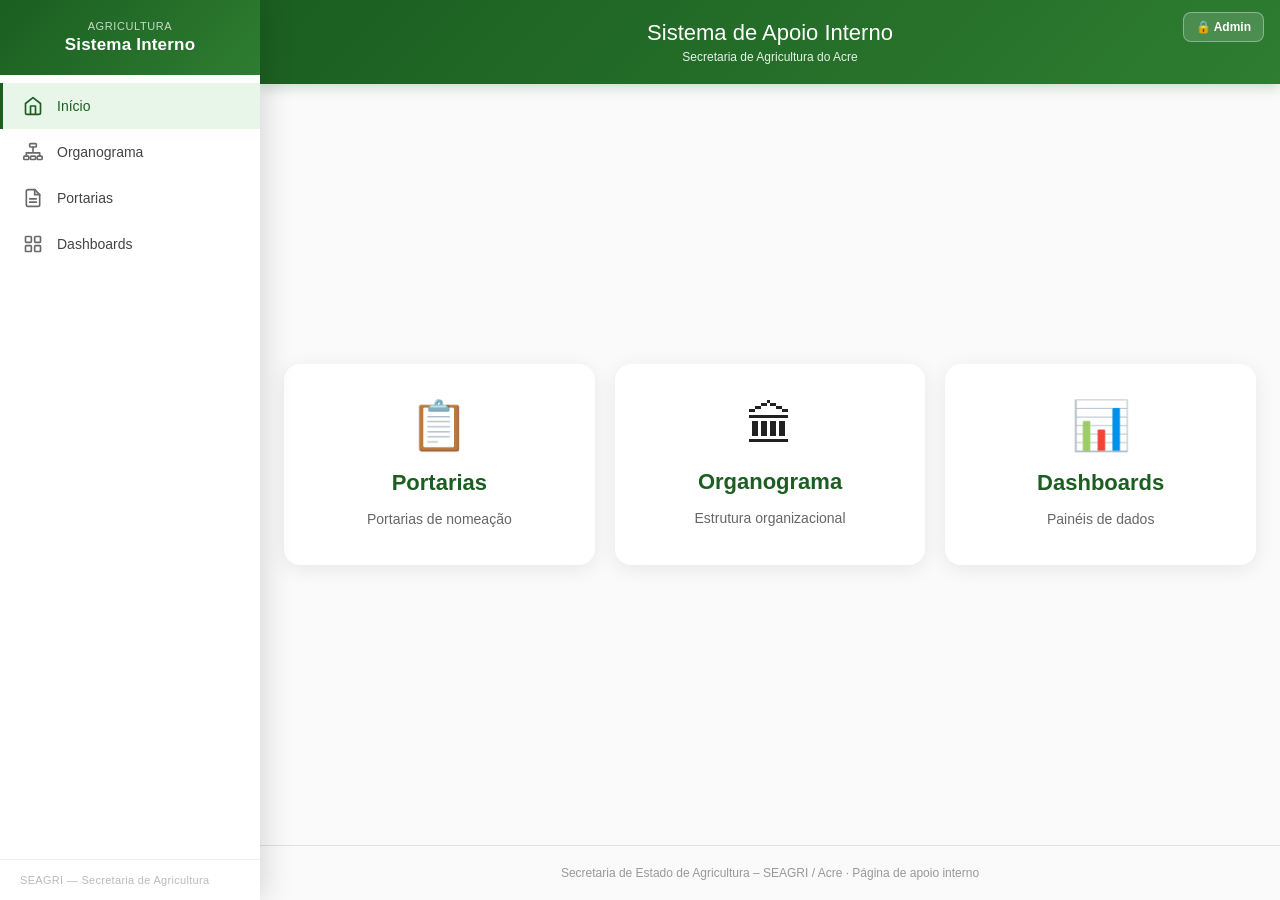
==== pages/index.html @ ae53ed84 "Adiciona link Dashboards na barra lateral de todas as páginas Co-Authored-By: Claude Sonnet 4.6 <nor" ====
<!DOCTYPE html>
<html lang="pt-BR">
<head>
<meta charset="UTF-8">
<meta name="viewport" content="width=device-width, initial-scale=1.0">
<title>SEAGRI - Sistema de Apoio Interno</title>
<link rel="icon" type="image/svg+xml" href="../favicon.svg">
<meta property="og:title" content="SEAGRI – Sistema de Apoio Interno">
<meta property="og:description" content="Portal interno da Secretaria de Estado de Agricultura do Acre — organograma, portarias, chamados e contatos.">
<meta property="og:type" content="website">
<meta property="og:image" content="../assets/brasao.png">
<link rel="stylesheet" href="../css/base.css">
<link rel="stylesheet" href="../css/index.css">
</head>
<body>
<nav class="sidebar open" id="sidebar">
  <div class="sidebar-head">
    <div class="sidebar-head-info">
      <div class="sidebar-head-sub">Agricultura</div>
      <div class="sidebar-head-title">Sistema Interno</div>
    </div>
  </div>
  <div class="sidebar-nav">
    <a class="sidebar-link" href="index.html" data-page="index">
      <svg class="sidebar-icon" viewBox="0 0 24 24" fill="none" stroke="currentColor" stroke-width="2" stroke-linecap="round" stroke-linejoin="round"><path d="M3 9l9-7 9 7v11a2 2 0 01-2 2H5a2 2 0 01-2-2z"/><polyline points="9 22 9 12 15 12 15 22"/></svg>
      Início
    </a>
    <a class="sidebar-link" href="organograma.html" data-page="organograma">
      <svg class="sidebar-icon" viewBox="0 0 24 24" fill="none" stroke="currentColor" stroke-width="2" stroke-linecap="round" stroke-linejoin="round"><rect x="8" y="2" width="8" height="4" rx="1"/><rect x="1" y="17" width="6" height="4" rx="1"/><rect x="9" y="17" width="6" height="4" rx="1"/><rect x="17" y="17" width="6" height="4" rx="1"/><path d="M12 6v5M4 17v-4h16v4"/></svg>
      Organograma
    </a>
    <a class="sidebar-link" href="portarias.html" data-page="portarias">
      <svg class="sidebar-icon" viewBox="0 0 24 24" fill="none" stroke="currentColor" stroke-width="2" stroke-linecap="round" stroke-linejoin="round"><path d="M14 2H6a2 2 0 00-2 2v16a2 2 0 002 2h12a2 2 0 002-2V8z"/><polyline points="14 2 14 8 20 8"/><line x1="16" y1="13" x2="8" y2="13"/><line x1="16" y1="17" x2="8" y2="17"/></svg>
      Portarias
    </a>
    <a class="sidebar-link" href="https://datastudio.google.com/reporting/2b0d6260-ce84-4061-944b-954971732248/page/5xLlD" target="_blank" data-page="dashboards">
      <svg class="sidebar-icon" viewBox="0 0 24 24" fill="none" stroke="currentColor" stroke-width="2" stroke-linecap="round" stroke-linejoin="round"><rect x="3" y="3" width="7" height="7" rx="1"/><rect x="14" y="3" width="7" height="7" rx="1"/><rect x="14" y="14" width="7" height="7" rx="1"/><rect x="3" y="14" width="7" height="7" rx="1"/></svg>
      Dashboards
    </a>
    <a class="sidebar-link" href="chamados.html" data-page="chamados" id="sidebarLinkChamados">
      <svg class="sidebar-icon" viewBox="0 0 24 24" fill="none" stroke="currentColor" stroke-width="2" stroke-linecap="round" stroke-linejoin="round"><path d="M21 15a2 2 0 01-2 2H7l-4 4V5a2 2 0 012-2h14a2 2 0 012 2z"/></svg>
      Chamados
    </a>
    <a class="sidebar-link" href="contatos.html" data-page="contatos" id="sidebarLinkContatos">
      <svg class="sidebar-icon" viewBox="0 0 24 24" fill="none" stroke="currentColor" stroke-width="2" stroke-linecap="round" stroke-linejoin="round"><path d="M17 21v-2a4 4 0 00-4-4H5a4 4 0 00-4 4v2"/><circle cx="9" cy="7" r="4"/><path d="M23 21v-2a4 4 0 00-3-3.87M16 3.13a4 4 0 010 7.75"/></svg>
      Contatos
    </a>
  </div>
  <div class="sidebar-foot">SEAGRI &mdash; Secretaria de Agricultura</div>
</nav>
<script src="../js/sidebar.js"></script>
<header>
  <button class="admin-login-btn" id="adminLoginBtn" type="button">&#128274; Admin</button>
  <h1>Sistema de Apoio Interno</h1>
  <p>Secretaria de Agricultura do Acre</p>
</header>

<div class="container">
  <div class="cards">
    <a href="portarias.html" class="card-link">
      <div class="card">
        <span class="card-icon">&#128203;</span>
        <h2>Portarias</h2>
        <p>Portarias de nomeação</p>
        
      </div>
    </a>
    <a href="organograma.html" class="card-link">
      <div class="card">
        <span class="card-icon">&#127963;</span>
        <h2>Organograma</h2>
        <p>Estrutura organizacional</p>
        
      </div>
    </a>
    <a href="chamados.html" class="card-link" id="cardChamados">
      <div class="card">
        <span class="card-icon">&#128187;</span>
        <h2>Chamados</h2>
        <p>Sistema de Chamados</p>
      </div>
    </a>
    <a href="https://datastudio.google.com/reporting/2b0d6260-ce84-4061-944b-954971732248/page/5xLlD" class="card-link">
      <div class="card">
        <span class="card-icon">&#128202;</span>
        <h2>Dashboards</h2>
        <p>Painéis de dados</p>
      </div>
    </a>
    <a href="contatos.html" class="card-link" id="cardContatos">
      <div class="card">
        <span class="card-icon">&#128222;</span>
        <h2>Contatos</h2>
        <p>Telefones dos servidores</p>
      </div>
    </a>
  </div>
</div>

<footer>Secretaria de Estado de Agricultura &ndash; SEAGRI / Acre &middot; P&aacute;gina de apoio interno</footer>

<div class="admin-overlay" id="adminOverlay">
  <div class="admin-box">
    <div class="admin-box-title">&#128274; Acesso Administrativo</div>
    <p class="admin-box-desc">Digite a senha para liberar o acesso &agrave; p&aacute;gina de contatos.</p>
    <input type="password" id="adminPwdInput" class="admin-pwd" placeholder="Senha">
    <p class="admin-errmsg" id="adminErr"></p>
    <div class="admin-btns">
      <button class="admin-btn-ok" id="adminOk" type="button">Entrar</button>
      <button class="admin-btn-cancel" id="adminCancel" type="button">Cancelar</button>
    </div>
  </div>
</div>

<script>
let adminLogado=sessionStorage.getItem('seagri_admin')==='1';
const loginBtn=document.getElementById('adminLoginBtn');
const cardContatos=document.getElementById('cardContatos');
const cardChamados=document.getElementById('cardChamados');
const overlay=document.getElementById('adminOverlay');
const pwdInput=document.getElementById('adminPwdInput');
const errMsg=document.getElementById('adminErr');

function aplicarEstado(){
  if(adminLogado){
    cardContatos.classList.add('visivel');
    cardChamados.classList.add('visivel');
    loginBtn.innerHTML='&#9989; Admin (sair)';
    loginBtn.classList.add('logado');
  }else{
    cardContatos.classList.remove('visivel');
    cardChamados.classList.remove('visivel');
    loginBtn.innerHTML='&#128274; Admin';
    loginBtn.classList.remove('logado');
  }
}
aplicarEstado();

loginBtn.addEventListener('click',()=>{
  if(adminLogado){
    adminLogado=false;
    sessionStorage.removeItem('seagri_admin');
    aplicarEstado();
    window._sidebarRefreshAdmin&&window._sidebarRefreshAdmin();
    return;
  }
  pwdInput.value='';errMsg.textContent='';
  overlay.classList.add('show');
  setTimeout(()=>pwdInput.focus(),80);
});

const ADMIN_HASH='8c6976e5b5410415bde908bd4dee15dfb167a9c873fc4bb8a81f6f2ab448a918';
function entrar(){
  const v=pwdInput.value;
  crypto.subtle.digest('SHA-256',new TextEncoder().encode(v)).then(buf=>{
    const hex=Array.from(new Uint8Array(buf)).map(b=>b.toString(16).padStart(2,'0')).join('');
    if(hex===ADMIN_HASH){
      adminLogado=true;
      sessionStorage.setItem('seagri_admin','1');
      overlay.classList.remove('show');
      aplicarEstado();
      window._sidebarRefreshAdmin&&window._sidebarRefreshAdmin();
    }else{
      errMsg.textContent='Senha incorreta. Tente novamente.';
      pwdInput.value='';pwdInput.focus();
    }
  });
}

document.getElementById('adminOk').addEventListener('click',entrar);
document.getElementById('adminCancel').addEventListener('click',()=>overlay.classList.remove('show'));
pwdInput.addEventListener('keydown',e=>{if(e.key==='Enter')entrar();if(e.key==='Escape')overlay.classList.remove('show');});
overlay.addEventListener('click',e=>{if(e.target===overlay)overlay.classList.remove('show');});
</script>
</body>
</html>
---- css/base.css ----
/* Estilos compartilhados — SEAGRI */
:root{
  --verde:#1b5e20;
  --verde2:#2e7d32;
  --verde-claro:#e8f5e9;
  --azul:#4472c4;
  --laranja:#ed7d31;
  --amarelo:#ffc000;
  --cinza:#888;
  --linha:#e0e0e0;
  --texto:#212121;
  --sombra:0 2px 8px rgba(27,94,32,0.1);
}
*{box-sizing:border-box;margin:0;padding:0}
body{font-family:"Roboto","Segoe UI",Arial,sans-serif;background:#fafafa;color:var(--texto);transition:padding-left .28s cubic-bezier(.4,0,.2,1)}
/* Sidebar push: only on desktop */
@media(min-width:769px){
  body.sidebar-open{padding-left:260px}
}

/* Sidebar navigation */
.sidebar-expand{
  position:fixed;left:0;top:50%;transform:translateY(-50%);
  z-index:1480;width:20px;height:56px;
  background:var(--verde);border:none;border-radius:0 8px 8px 0;
  cursor:pointer;color:#fff;font-size:18px;font-weight:300;
  display:flex;align-items:center;justify-content:center;
  box-shadow:2px 0 8px rgba(0,0,0,.15);
  opacity:0;pointer-events:none;
  transition:opacity .2s,width .15s,background .15s;
}
.sidebar-expand:hover{width:26px;background:var(--verde2)}
body:not(.sidebar-open) .sidebar-expand{opacity:1;pointer-events:auto}
/* On mobile, always show expand button when sidebar closed */
@media(max-width:768px){
  body.sidebar-open .sidebar-expand{opacity:0;pointer-events:none}
  body:not(.sidebar-open) .sidebar-expand{opacity:1;pointer-events:auto}
}
.sidebar{
  position:fixed;left:-270px;top:0;bottom:0;width:260px;
  background:#fff;z-index:1500;
  transition:left .28s cubic-bezier(.4,0,.2,1);
  display:flex;flex-direction:column;
  box-shadow:4px 0 28px rgba(0,0,0,.15);
}
.sidebar.open{left:0}
/* Overlay backdrop for mobile sidebar */
.sidebar-backdrop{
  display:none;position:fixed;inset:0;background:rgba(0,0,0,.4);
  z-index:1499;
}
@media(max-width:768px){
  .sidebar-backdrop.show{display:block}
}
.sidebar-head{
  background:linear-gradient(135deg,var(--verde),var(--verde2));
  color:#fff;padding:20px 16px;flex-shrink:0;
  display:flex;align-items:center;justify-content:center;gap:8px;
  min-height:70px;
}
/* Mobile hamburger button in header */
.mobile-menu-btn{
  display:none;position:absolute;left:16px;top:50%;transform:translateY(-50%);
  background:rgba(255,255,255,.18);border:1px solid rgba(255,255,255,.35);
  color:#fff;border-radius:8px;padding:8px 10px;cursor:pointer;
  font-size:20px;line-height:1;z-index:10;
}
@media(max-width:768px){
  .mobile-menu-btn{display:flex;align-items:center;justify-content:center}
}
.sidebar-head-info{flex:1;min-width:0;text-align:center}
.sidebar-head-sub{font-size:11px;font-weight:500;opacity:.75;letter-spacing:.6px;text-transform:uppercase;margin-bottom:3px}
.sidebar-head-title{font-size:17px;font-weight:700;letter-spacing:.2px}
.sidebar-toggle{
  background:rgba(255,255,255,.15);border:none;color:#fff;
  width:30px;height:30px;border-radius:6px;flex-shrink:0;
  cursor:pointer;display:flex;align-items:center;justify-content:center;
  font-size:20px;font-weight:300;line-height:1;
  transition:background .15s;
}
.sidebar-toggle:hover{background:rgba(255,255,255,.28)}
.sidebar-nav{flex:1;padding:8px 0;overflow-y:auto}
.sidebar-link{
  display:flex;align-items:center;gap:14px;
  padding:13px 20px;
  color:#444;text-decoration:none;font-size:14px;font-weight:500;
  border-left:3px solid transparent;
  transition:background .15s,color .15s,border-color .15s;
}
.sidebar-link:hover{background:#f5f5f5;color:var(--verde)}
.sidebar-link.ativo{background:#e8f5e9;color:var(--verde);border-left-color:var(--verde)}
.sidebar-icon{flex-shrink:0;width:20px;height:20px;color:inherit;opacity:.8}
.sidebar-link.ativo .sidebar-icon,.sidebar-link:hover .sidebar-icon{opacity:1}
.sidebar-foot{padding:14px 20px;font-size:11px;color:#bbb;border-top:1px solid #f0f0f0;letter-spacing:.3px}
---- css/index.css ----
/* Estilos da página inicial — SEAGRI */
body{min-height:100vh;display:flex;flex-direction:column}
header{position:relative;background:linear-gradient(135deg,var(--verde),var(--verde2));color:#fff;padding:20px 32px;text-align:center;box-shadow:0 4px 12px rgba(27,94,32,0.2);display:flex;flex-direction:column;align-items:center;justify-content:center}
header h1{font-size:22px;font-weight:500;margin:0 0 4px}
header p{font-size:12px;opacity:.9;margin:0}
.admin-login-btn{position:absolute;top:12px;right:16px;display:inline-flex;align-items:center;gap:6px;padding:7px 12px;background:rgba(255,255,255,.15);color:#fff;border:1px solid rgba(255,255,255,.35);border-radius:8px;font-size:12px;font-weight:600;cursor:pointer;transition:background .2s;max-width:calc(100% - 100px)}
.admin-login-btn:hover{background:rgba(255,255,255,.28)}
.admin-login-btn.logado{background:#25d366;border-color:#1aab52}
#cardContatos,#cardChamados{display:none}
#cardContatos.visivel,#cardChamados.visivel{display:block}
.admin-overlay{display:none;position:fixed;inset:0;background:rgba(0,0,0,.55);z-index:2000;align-items:center;justify-content:center}
.admin-overlay.show{display:flex}
.admin-box{background:#fff;border-radius:14px;padding:28px;max-width:360px;width:90%;box-shadow:0 8px 40px rgba(0,0,0,.3);text-align:left}
.admin-box-title{font-size:17px;font-weight:700;color:#212121;margin:0 0 8px}
.admin-box-desc{font-size:13px;color:#666;margin:0 0 16px;line-height:1.5}
.admin-pwd{width:100%;padding:10px 14px;border:1.5px solid #e0e0e0;border-radius:8px;font-size:14px;outline:none;margin-bottom:6px}
.admin-pwd:focus{border-color:var(--verde2)}
.admin-errmsg{font-size:12px;color:#c0392b;min-height:18px;margin-bottom:12px}
.admin-btns{display:flex;gap:8px;justify-content:flex-end}
.admin-btn-ok{padding:9px 22px;background:var(--verde2);color:#fff;border:none;border-radius:8px;font-size:14px;font-weight:600;cursor:pointer;transition:background .2s}
.admin-btn-ok:hover{background:var(--verde)}
.admin-btn-cancel{padding:9px 16px;background:#f5f5f5;color:#333;border:1px solid #ddd;border-radius:8px;font-size:14px;cursor:pointer}
.admin-btn-cancel:hover{background:#e0e0e0}
.container{flex:1;display:flex;justify-content:center;align-items:center;padding:40px 24px}
.cards{display:flex;gap:20px;flex-wrap:wrap;justify-content:center;max-width:1400px;width:100%}
.card-link{text-decoration:none;color:inherit;display:block;flex:1 1 220px;min-width:220px;max-width:520px}
.card{background:#fff;border-radius:16px;padding:32px 40px;text-align:center;box-shadow:0 4px 20px rgba(0,0,0,0.08);border:2px solid transparent;transition:all .3s ease;height:100%}
.card:hover{transform:translateY(-6px);box-shadow:0 8px 32px rgba(27,94,32,0.15);border-color:var(--verde2)}
.card-icon{font-size:48px;margin-bottom:16px;display:block}
.card h2{font-size:22px;font-weight:600;color:var(--verde);margin:0 0 12px}
.card p{font-size:14px;color:#666;line-height:1.6;margin:0}
.card .badge{display:inline-block;margin-top:16px;padding:8px 20px;background:var(--verde);color:#fff;border-radius:8px;font-size:13px;font-weight:600;transition:background .2s}
.card:hover .badge{background:var(--verde2)}
footer{padding:20px 32px;font-size:12px;color:#999;text-align:center;border-top:1px solid var(--linha)}
@media(max-width:768px){
  header{padding:16px 16px 16px 56px}
  header h1{font-size:19px}
  .admin-login-btn{font-size:11px;padding:6px 10px;right:12px;top:50%;transform:translateY(-50%)}
  .container{padding:24px 12px;align-items:flex-start}
  .cards{gap:14px}
  .card-link{flex:1 1 calc(50% - 8px);min-width:140px}
  .card{padding:22px 14px}
  .card h2{font-size:17px}
  .card-icon{font-size:38px;margin-bottom:10px}
}
@media(max-width:480px){
  header h1{font-size:17px}
  .card-link{flex:1 1 100%;min-width:0}
  .card{padding:20px 16px}
  .container{padding:20px 12px}
}
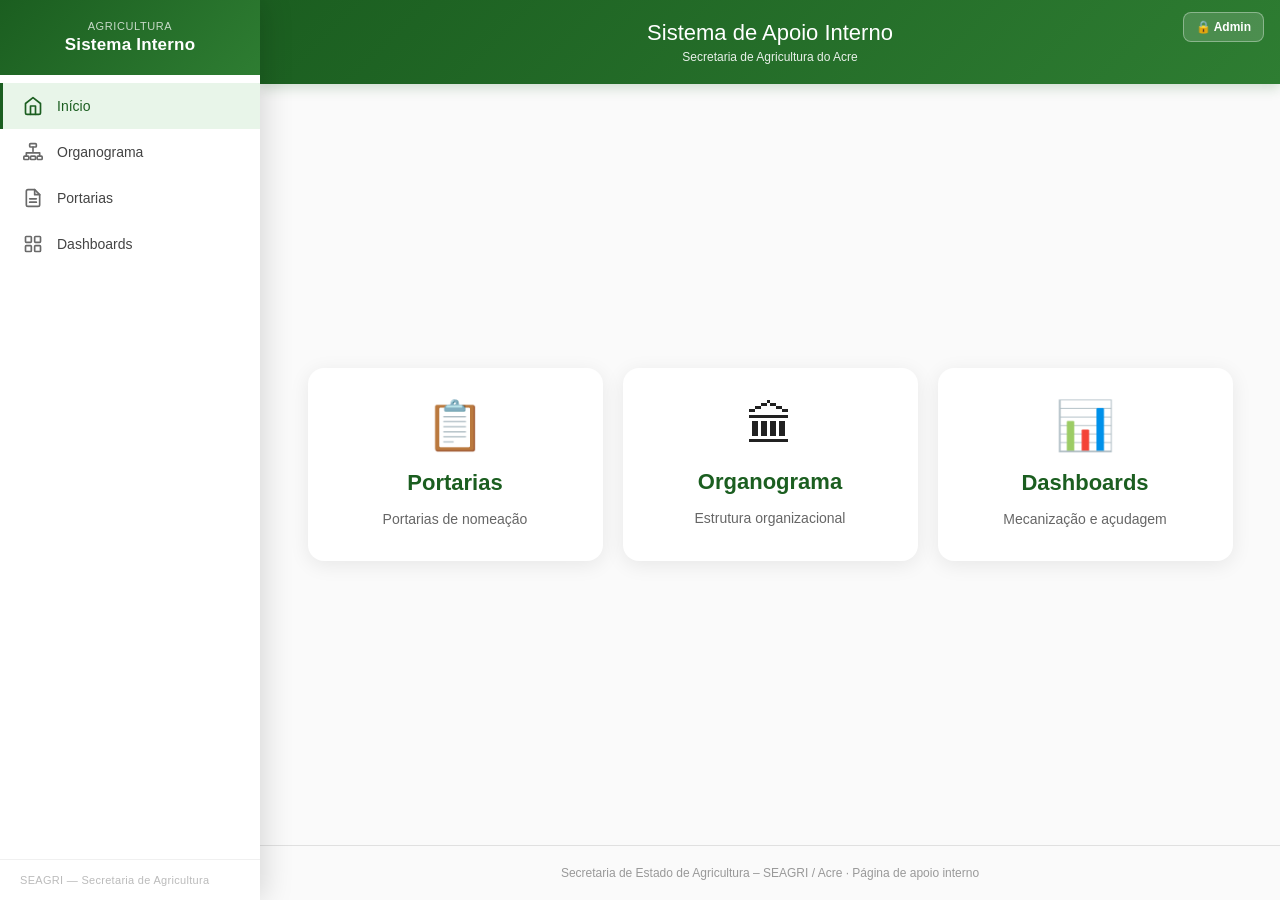
==== commit 7a394a7d: "Mecanizacao 2026" ====
--- a/pages/index.html
+++ b/pages/index.html
@@ -33,7 +33,7 @@
       <svg class="sidebar-icon" viewBox="0 0 24 24" fill="none" stroke="currentColor" stroke-width="2" stroke-linecap="round" stroke-linejoin="round"><path d="M14 2H6a2 2 0 00-2 2v16a2 2 0 002 2h12a2 2 0 002-2V8z"/><polyline points="14 2 14 8 20 8"/><line x1="16" y1="13" x2="8" y2="13"/><line x1="16" y1="17" x2="8" y2="17"/></svg>
       Portarias
     </a>
-    <a class="sidebar-link" href="https://datastudio.google.com/reporting/2b0d6260-ce84-4061-944b-954971732248/page/5xLlD" target="_blank" data-page="dashboards">
+    <a class="sidebar-link" href="dashboard.html" data-page="dashboard">
       <svg class="sidebar-icon" viewBox="0 0 24 24" fill="none" stroke="currentColor" stroke-width="2" stroke-linecap="round" stroke-linejoin="round"><rect x="3" y="3" width="7" height="7" rx="1"/><rect x="14" y="3" width="7" height="7" rx="1"/><rect x="14" y="14" width="7" height="7" rx="1"/><rect x="3" y="14" width="7" height="7" rx="1"/></svg>
       Dashboards
     </a>
@@ -80,11 +80,11 @@
         <p>Sistema de Chamados</p>
       </div>
     </a>
-    <a href="https://datastudio.google.com/reporting/2b0d6260-ce84-4061-944b-954971732248/page/5xLlD" class="card-link">
+    <a href="dashboard.html" class="card-link">
       <div class="card">
         <span class="card-icon">&#128202;</span>
         <h2>Dashboards</h2>
-        <p>Painéis de dados</p>
+        <p>Mecanização e açudagem</p>
       </div>
     </a>
     <a href="contatos.html" class="card-link" id="cardContatos">
--- a/css/index.css
+++ b/css/index.css
@@ -22,9 +22,9 @@
 .admin-btn-cancel{padding:9px 16px;background:#f5f5f5;color:#333;border:1px solid #ddd;border-radius:8px;font-size:14px;cursor:pointer}
 .admin-btn-cancel:hover{background:#e0e0e0}
 .container{flex:1;display:flex;justify-content:center;align-items:center;padding:40px 24px}
-.cards{display:flex;gap:20px;flex-wrap:wrap;justify-content:center;max-width:1400px;width:100%}
-.card-link{text-decoration:none;color:inherit;display:block;flex:1 1 220px;min-width:220px;max-width:520px}
-.card{background:#fff;border-radius:16px;padding:32px 40px;text-align:center;box-shadow:0 4px 20px rgba(0,0,0,0.08);border:2px solid transparent;transition:all .3s ease;height:100%}
+.cards{display:grid;grid-template-columns:repeat(3,minmax(0,295px));gap:20px;justify-content:center;max-width:925px;width:100%}
+.card-link{text-decoration:none;color:inherit;display:block}
+.card{background:#fff;border-radius:16px;padding:28px 24px;text-align:center;box-shadow:0 4px 20px rgba(0,0,0,0.08);border:2px solid transparent;transition:all .3s ease;height:100%}
 .card:hover{transform:translateY(-6px);box-shadow:0 8px 32px rgba(27,94,32,0.15);border-color:var(--verde2)}
 .card-icon{font-size:48px;margin-bottom:16px;display:block}
 .card h2{font-size:22px;font-weight:600;color:var(--verde);margin:0 0 12px}
@@ -37,15 +37,14 @@
   header h1{font-size:19px}
   .admin-login-btn{font-size:11px;padding:6px 10px;right:12px;top:50%;transform:translateY(-50%)}
   .container{padding:24px 12px;align-items:flex-start}
-  .cards{gap:14px}
-  .card-link{flex:1 1 calc(50% - 8px);min-width:140px}
-  .card{padding:22px 14px}
+  .cards{grid-template-columns:repeat(2,1fr);gap:14px;max-width:100%}
+  .card{padding:20px 14px}
   .card h2{font-size:17px}
-  .card-icon{font-size:38px;margin-bottom:10px}
+  .card-icon{font-size:36px;margin-bottom:10px}
 }
-@media(max-width:480px){
+@media(max-width:400px){
   header h1{font-size:17px}
-  .card-link{flex:1 1 100%;min-width:0}
-  .card{padding:20px 16px}
+  .cards{grid-template-columns:1fr;max-width:280px}
+  .card{padding:18px 16px}
   .container{padding:20px 12px}
 }
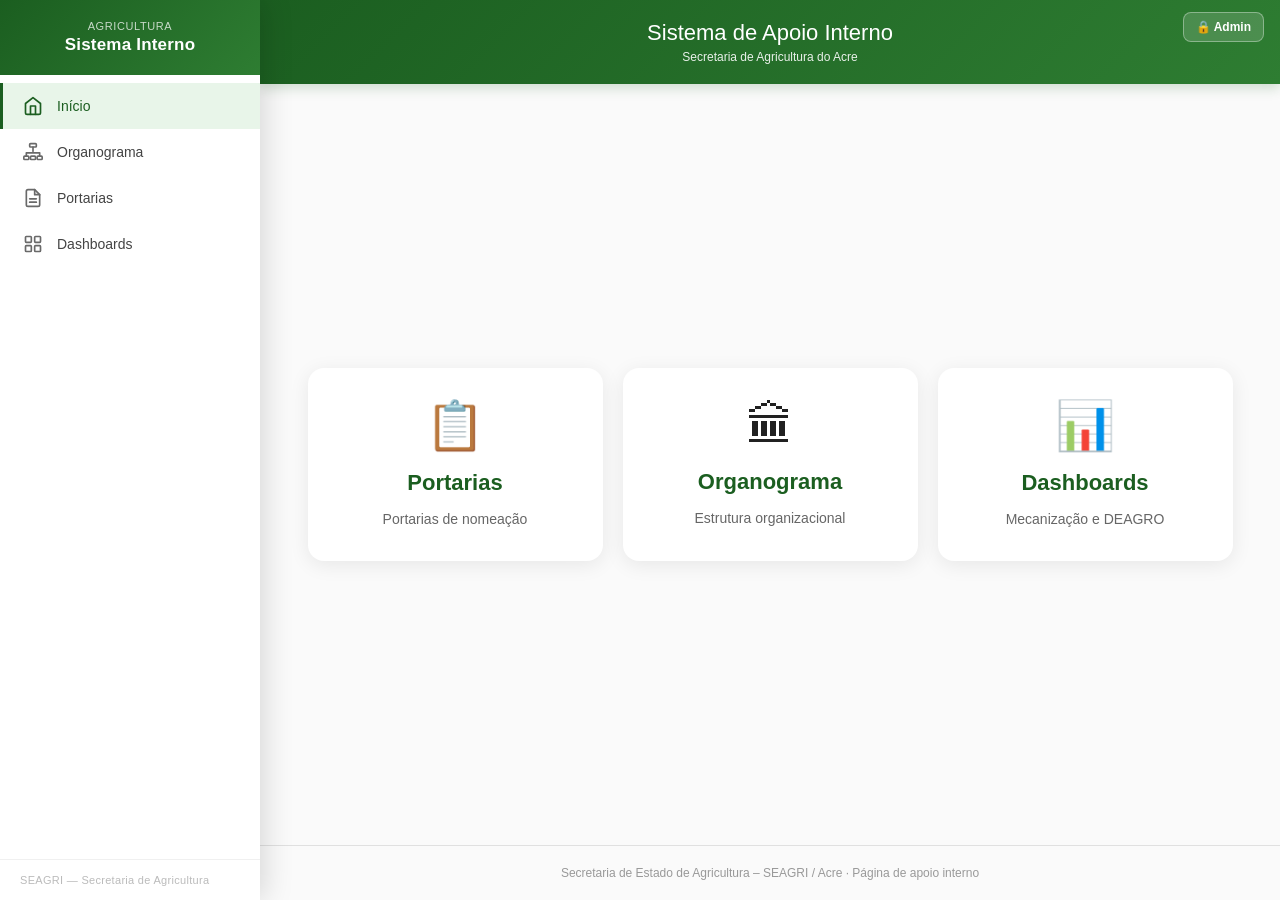
==== commit f8e855ae: "Adiciona indice de dashboards e o painel do DEAGRO O icone Dashboards da pagina inicial passa a abri" ====
--- a/pages/index.html
+++ b/pages/index.html
@@ -33,7 +33,7 @@
       <svg class="sidebar-icon" viewBox="0 0 24 24" fill="none" stroke="currentColor" stroke-width="2" stroke-linecap="round" stroke-linejoin="round"><path d="M14 2H6a2 2 0 00-2 2v16a2 2 0 002 2h12a2 2 0 002-2V8z"/><polyline points="14 2 14 8 20 8"/><line x1="16" y1="13" x2="8" y2="13"/><line x1="16" y1="17" x2="8" y2="17"/></svg>
       Portarias
     </a>
-    <a class="sidebar-link" href="dashboard.html" data-page="dashboard">
+    <a class="sidebar-link" href="dashboards.html" data-page="dashboards" data-paginas="dashboards dashboard deagro">
       <svg class="sidebar-icon" viewBox="0 0 24 24" fill="none" stroke="currentColor" stroke-width="2" stroke-linecap="round" stroke-linejoin="round"><rect x="3" y="3" width="7" height="7" rx="1"/><rect x="14" y="3" width="7" height="7" rx="1"/><rect x="14" y="14" width="7" height="7" rx="1"/><rect x="3" y="14" width="7" height="7" rx="1"/></svg>
       Dashboards
     </a>
@@ -80,11 +80,11 @@
         <p>Sistema de Chamados</p>
       </div>
     </a>
-    <a href="dashboard.html" class="card-link">
+    <a href="dashboards.html" class="card-link">
       <div class="card">
         <span class="card-icon">&#128202;</span>
         <h2>Dashboards</h2>
-        <p>Mecanização e açudagem</p>
+        <p>Mecanização e DEAGRO</p>
       </div>
     </a>
     <a href="contatos.html" class="card-link" id="cardContatos">
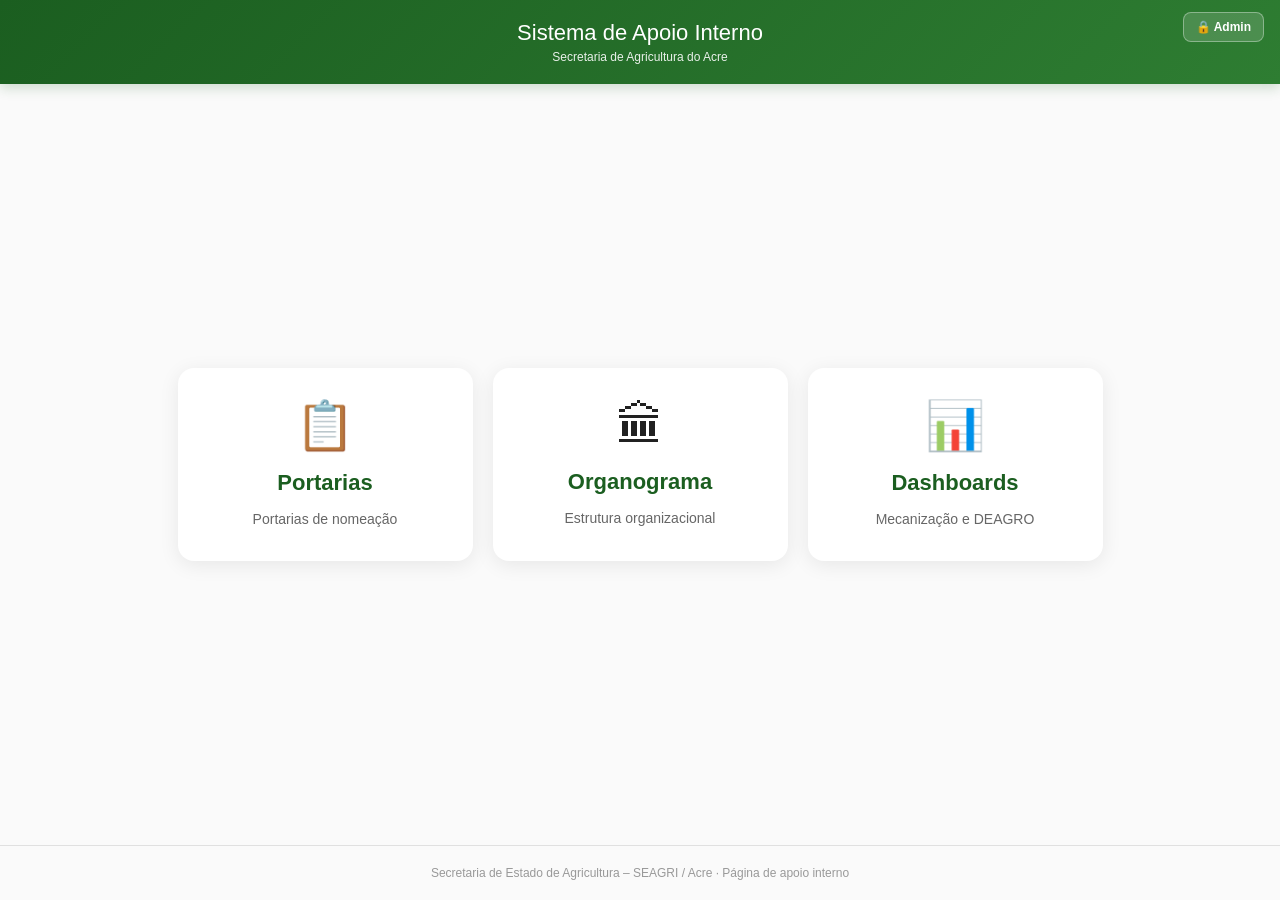
==== commit b38bdd9c: "Navegacao por quadrados: remove a barra lateral e cria os indices A barra lateral sai das oito pagin" ====
--- a/pages/index.html
+++ b/pages/index.html
@@ -9,46 +9,10 @@
 <meta property="og:description" content="Portal interno da Secretaria de Estado de Agricultura do Acre — organograma, portarias, chamados e contatos.">
 <meta property="og:type" content="website">
 <meta property="og:image" content="../assets/brasao.png">
-<link rel="stylesheet" href="../css/base.css">
-<link rel="stylesheet" href="../css/index.css">
+<link rel="stylesheet" href="../css/base.css?v=2026081307">
+<link rel="stylesheet" href="../css/index.css?v=2026081307">
 </head>
 <body>
-<nav class="sidebar open" id="sidebar">
-  <div class="sidebar-head">
-    <div class="sidebar-head-info">
-      <div class="sidebar-head-sub">Agricultura</div>
-      <div class="sidebar-head-title">Sistema Interno</div>
-    </div>
-  </div>
-  <div class="sidebar-nav">
-    <a class="sidebar-link" href="index.html" data-page="index">
-      <svg class="sidebar-icon" viewBox="0 0 24 24" fill="none" stroke="currentColor" stroke-width="2" stroke-linecap="round" stroke-linejoin="round"><path d="M3 9l9-7 9 7v11a2 2 0 01-2 2H5a2 2 0 01-2-2z"/><polyline points="9 22 9 12 15 12 15 22"/></svg>
-      Início
-    </a>
-    <a class="sidebar-link" href="organograma.html" data-page="organograma">
-      <svg class="sidebar-icon" viewBox="0 0 24 24" fill="none" stroke="currentColor" stroke-width="2" stroke-linecap="round" stroke-linejoin="round"><rect x="8" y="2" width="8" height="4" rx="1"/><rect x="1" y="17" width="6" height="4" rx="1"/><rect x="9" y="17" width="6" height="4" rx="1"/><rect x="17" y="17" width="6" height="4" rx="1"/><path d="M12 6v5M4 17v-4h16v4"/></svg>
-      Organograma
-    </a>
-    <a class="sidebar-link" href="portarias.html" data-page="portarias">
-      <svg class="sidebar-icon" viewBox="0 0 24 24" fill="none" stroke="currentColor" stroke-width="2" stroke-linecap="round" stroke-linejoin="round"><path d="M14 2H6a2 2 0 00-2 2v16a2 2 0 002 2h12a2 2 0 002-2V8z"/><polyline points="14 2 14 8 20 8"/><line x1="16" y1="13" x2="8" y2="13"/><line x1="16" y1="17" x2="8" y2="17"/></svg>
-      Portarias
-    </a>
-    <a class="sidebar-link" href="dashboards.html" data-page="dashboards" data-paginas="dashboards dashboard deagro">
-      <svg class="sidebar-icon" viewBox="0 0 24 24" fill="none" stroke="currentColor" stroke-width="2" stroke-linecap="round" stroke-linejoin="round"><rect x="3" y="3" width="7" height="7" rx="1"/><rect x="14" y="3" width="7" height="7" rx="1"/><rect x="14" y="14" width="7" height="7" rx="1"/><rect x="3" y="14" width="7" height="7" rx="1"/></svg>
-      Dashboards
-    </a>
-    <a class="sidebar-link" href="chamados.html" data-page="chamados" id="sidebarLinkChamados">
-      <svg class="sidebar-icon" viewBox="0 0 24 24" fill="none" stroke="currentColor" stroke-width="2" stroke-linecap="round" stroke-linejoin="round"><path d="M21 15a2 2 0 01-2 2H7l-4 4V5a2 2 0 012-2h14a2 2 0 012 2z"/></svg>
-      Chamados
-    </a>
-    <a class="sidebar-link" href="contatos.html" data-page="contatos" id="sidebarLinkContatos">
-      <svg class="sidebar-icon" viewBox="0 0 24 24" fill="none" stroke="currentColor" stroke-width="2" stroke-linecap="round" stroke-linejoin="round"><path d="M17 21v-2a4 4 0 00-4-4H5a4 4 0 00-4 4v2"/><circle cx="9" cy="7" r="4"/><path d="M23 21v-2a4 4 0 00-3-3.87M16 3.13a4 4 0 010 7.75"/></svg>
-      Contatos
-    </a>
-  </div>
-  <div class="sidebar-foot">SEAGRI &mdash; Secretaria de Agricultura</div>
-</nav>
-<script src="../js/sidebar.js"></script>
 <header>
   <button class="admin-login-btn" id="adminLoginBtn" type="button">&#128274; Admin</button>
   <h1>Sistema de Apoio Interno</h1>
@@ -141,7 +105,6 @@
     adminLogado=false;
     sessionStorage.removeItem('seagri_admin');
     aplicarEstado();
-    window._sidebarRefreshAdmin&&window._sidebarRefreshAdmin();
     return;
   }
   pwdInput.value='';errMsg.textContent='';
@@ -159,7 +122,6 @@
       sessionStorage.setItem('seagri_admin','1');
       overlay.classList.remove('show');
       aplicarEstado();
-      window._sidebarRefreshAdmin&&window._sidebarRefreshAdmin();
     }else{
       errMsg.textContent='Senha incorreta. Tente novamente.';
       pwdInput.value='';pwdInput.focus();
--- a/css/base.css
+++ b/css/base.css
@@ -12,83 +12,20 @@
   --sombra:0 2px 8px rgba(27,94,32,0.1);
 }
 *{box-sizing:border-box;margin:0;padding:0}
-body{font-family:"Roboto","Segoe UI",Arial,sans-serif;background:#fafafa;color:var(--texto);transition:padding-left .28s cubic-bezier(.4,0,.2,1)}
-/* Sidebar push: only on desktop */
-@media(min-width:769px){
-  body.sidebar-open{padding-left:260px}
+body{font-family:"Roboto","Segoe UI",Arial,sans-serif;background:#fafafa;color:var(--texto)}
+
+/* Botão de voltar — sem barra lateral, é o único caminho de volta de cada
+   página, então mora aqui e não no CSS de uma página só. Exige um <header>
+   com position:relative. */
+.voltar-btn{position:absolute;top:12px;left:16px;display:inline-flex;align-items:center;gap:6px;
+  padding:7px 12px;background:rgba(255,255,255,.15);color:#fff;text-decoration:none;
+  border:1px solid rgba(255,255,255,.35);border-radius:8px;font-size:12px;font-weight:600;
+  transition:background .2s}
+.voltar-btn:hover{background:rgba(255,255,255,.28)}
+@media(max-width:768px){
+  .voltar-btn{font-size:11px;padding:6px 10px;top:10px;left:12px}
+  /* No celular o título quase encosta no botão. Reserva a faixa dos dois lados
+     — só de um lado o título sairia do centro. Onde :has() não pega, o layout
+     fica como antes, que já não colide; a regra é folga, não conserto. */
+  header:has(> .voltar-btn){padding-left:88px;padding-right:88px}
 }
-
-/* Sidebar navigation */
-.sidebar-expand{
-  position:fixed;left:0;top:50%;transform:translateY(-50%);
-  z-index:1480;width:20px;height:56px;
-  background:var(--verde);border:none;border-radius:0 8px 8px 0;
-  cursor:pointer;color:#fff;font-size:18px;font-weight:300;
-  display:flex;align-items:center;justify-content:center;
-  box-shadow:2px 0 8px rgba(0,0,0,.15);
-  opacity:0;pointer-events:none;
-  transition:opacity .2s,width .15s,background .15s;
-}
-.sidebar-expand:hover{width:26px;background:var(--verde2)}
-body:not(.sidebar-open) .sidebar-expand{opacity:1;pointer-events:auto}
-/* On mobile, always show expand button when sidebar closed */
-@media(max-width:768px){
-  body.sidebar-open .sidebar-expand{opacity:0;pointer-events:none}
-  body:not(.sidebar-open) .sidebar-expand{opacity:1;pointer-events:auto}
-}
-.sidebar{
-  position:fixed;left:-270px;top:0;bottom:0;width:260px;
-  background:#fff;z-index:1500;
-  transition:left .28s cubic-bezier(.4,0,.2,1);
-  display:flex;flex-direction:column;
-  box-shadow:4px 0 28px rgba(0,0,0,.15);
-}
-.sidebar.open{left:0}
-/* Overlay backdrop for mobile sidebar */
-.sidebar-backdrop{
-  display:none;position:fixed;inset:0;background:rgba(0,0,0,.4);
-  z-index:1499;
-}
-@media(max-width:768px){
-  .sidebar-backdrop.show{display:block}
-}
-.sidebar-head{
-  background:linear-gradient(135deg,var(--verde),var(--verde2));
-  color:#fff;padding:20px 16px;flex-shrink:0;
-  display:flex;align-items:center;justify-content:center;gap:8px;
-  min-height:70px;
-}
-/* Mobile hamburger button in header */
-.mobile-menu-btn{
-  display:none;position:absolute;left:16px;top:50%;transform:translateY(-50%);
-  background:rgba(255,255,255,.18);border:1px solid rgba(255,255,255,.35);
-  color:#fff;border-radius:8px;padding:8px 10px;cursor:pointer;
-  font-size:20px;line-height:1;z-index:10;
-}
-@media(max-width:768px){
-  .mobile-menu-btn{display:flex;align-items:center;justify-content:center}
-}
-.sidebar-head-info{flex:1;min-width:0;text-align:center}
-.sidebar-head-sub{font-size:11px;font-weight:500;opacity:.75;letter-spacing:.6px;text-transform:uppercase;margin-bottom:3px}
-.sidebar-head-title{font-size:17px;font-weight:700;letter-spacing:.2px}
-.sidebar-toggle{
-  background:rgba(255,255,255,.15);border:none;color:#fff;
-  width:30px;height:30px;border-radius:6px;flex-shrink:0;
-  cursor:pointer;display:flex;align-items:center;justify-content:center;
-  font-size:20px;font-weight:300;line-height:1;
-  transition:background .15s;
-}
-.sidebar-toggle:hover{background:rgba(255,255,255,.28)}
-.sidebar-nav{flex:1;padding:8px 0;overflow-y:auto}
-.sidebar-link{
-  display:flex;align-items:center;gap:14px;
-  padding:13px 20px;
-  color:#444;text-decoration:none;font-size:14px;font-weight:500;
-  border-left:3px solid transparent;
-  transition:background .15s,color .15s,border-color .15s;
-}
-.sidebar-link:hover{background:#f5f5f5;color:var(--verde)}
-.sidebar-link.ativo{background:#e8f5e9;color:var(--verde);border-left-color:var(--verde)}
-.sidebar-icon{flex-shrink:0;width:20px;height:20px;color:inherit;opacity:.8}
-.sidebar-link.ativo .sidebar-icon,.sidebar-link:hover .sidebar-icon{opacity:1}
-.sidebar-foot{padding:14px 20px;font-size:11px;color:#bbb;border-top:1px solid #f0f0f0;letter-spacing:.3px}
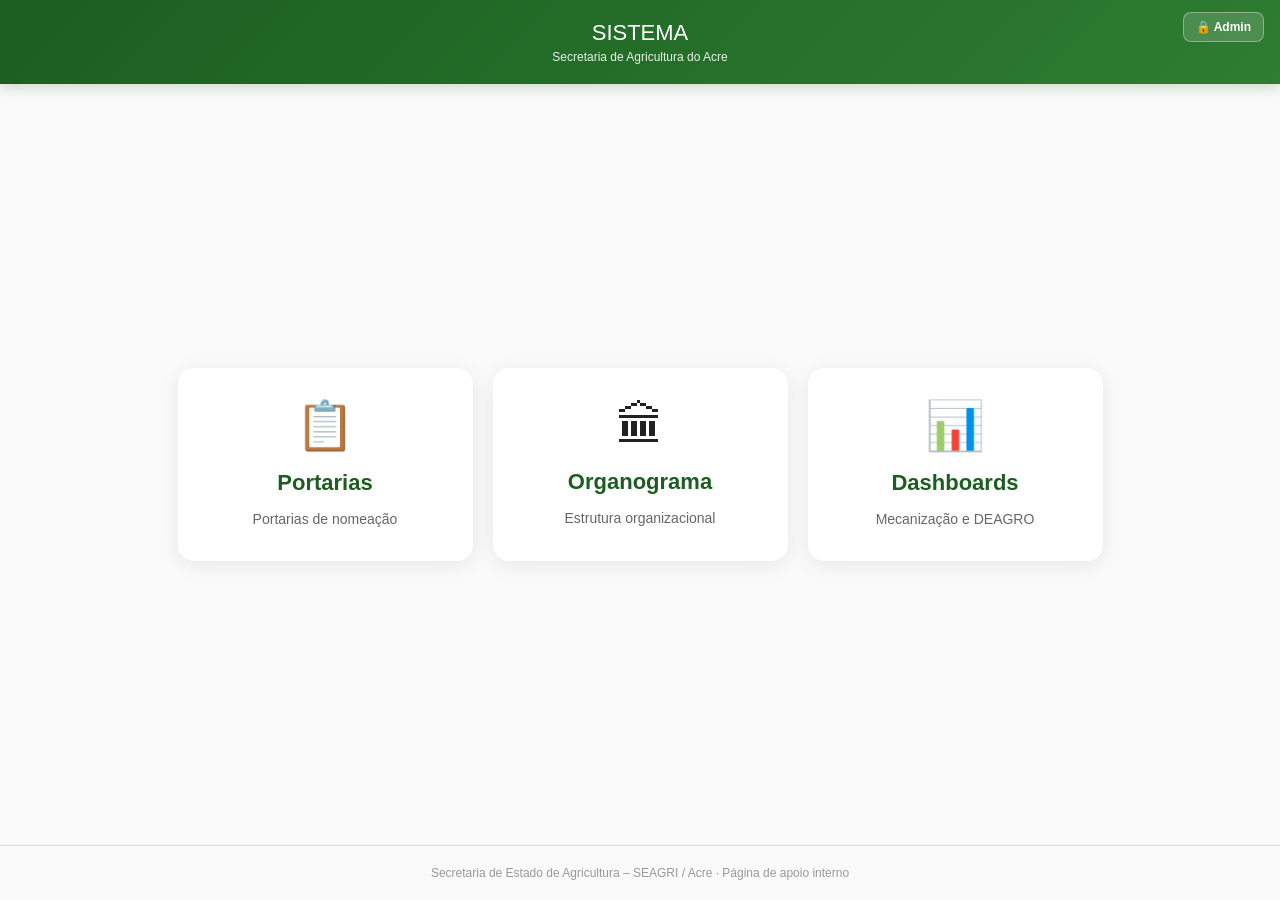
==== commit 0e02164d: "atualizoes atualizoes" ====
--- a/pages/index.html
+++ b/pages/index.html
@@ -3,7 +3,7 @@
 <head>
 <meta charset="UTF-8">
 <meta name="viewport" content="width=device-width, initial-scale=1.0">
-<title>SEAGRI - Sistema de Apoio Interno</title>
+<title>SISTEMA</title>
 <link rel="icon" type="image/svg+xml" href="../favicon.svg">
 <meta property="og:title" content="SEAGRI – Sistema de Apoio Interno">
 <meta property="og:description" content="Portal interno da Secretaria de Estado de Agricultura do Acre — organograma, portarias, chamados e contatos.">
@@ -15,12 +15,19 @@
 <body>
 <header>
   <button class="admin-login-btn" id="adminLoginBtn" type="button">&#128274; Admin</button>
-  <h1>Sistema de Apoio Interno</h1>
+  <h1>SISTEMA</h1>
   <p>Secretaria de Agricultura do Acre</p>
 </header>
 
 <div class="container">
   <div class="cards">
+    <a href="eleicoes.html" class="card-link" id="cardEleicoes" hidden>
+      <div class="card">
+        <span class="card-icon">&#128499;</span>
+        <h2>Eleições</h2>
+        <p>Cadastros por município do Acre</p>
+      </div>
+    </a>
     <a href="portarias.html" class="card-link">
       <div class="card">
         <span class="card-icon">&#128203;</span>
@@ -81,11 +88,13 @@
 const loginBtn=document.getElementById('adminLoginBtn');
 const cardContatos=document.getElementById('cardContatos');
 const cardChamados=document.getElementById('cardChamados');
+const cardEleicoes=document.getElementById('cardEleicoes');
 const overlay=document.getElementById('adminOverlay');
 const pwdInput=document.getElementById('adminPwdInput');
 const errMsg=document.getElementById('adminErr');
 
 function aplicarEstado(){
+  cardEleicoes.hidden = !adminLogado;
   if(adminLogado){
     cardContatos.classList.add('visivel');
     cardChamados.classList.add('visivel');
--- a/css/index.css
+++ b/css/index.css
@@ -48,3 +48,4 @@
   .card{padding:18px 16px}
   .container{padding:20px 12px}
 }
+#cardEleicoes[hidden]{display:none!important}
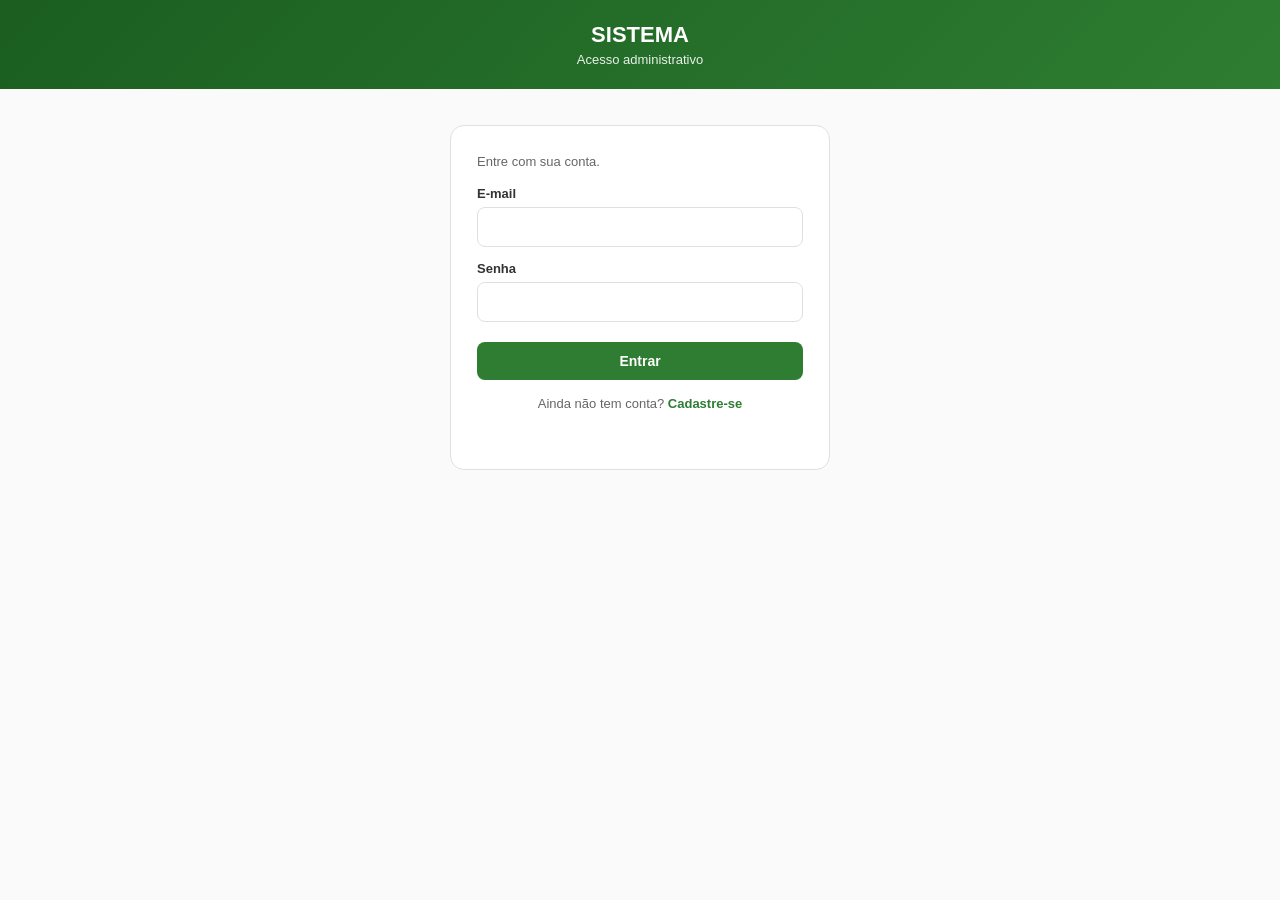
==== commit 4f70137b: "atualizoes atualizoes" ====
--- a/pages/index.html
+++ b/pages/index.html
@@ -5,60 +5,74 @@
 <meta name="viewport" content="width=device-width, initial-scale=1.0">
 <title>SISTEMA</title>
 <link rel="icon" type="image/svg+xml" href="../favicon.svg">
-<meta property="og:title" content="SEAGRI – Sistema de Apoio Interno">
-<meta property="og:description" content="Portal interno da Secretaria de Estado de Agricultura do Acre — organograma, portarias, chamados e contatos.">
+<script src="../js/banco-config.js?v=2026091406"></script>
+<script src="../js/admin-auth.js?v=2026091401"></script>
+<script src="../js/admin-gate.js?v=2026091401"></script>
+<meta property="og:title" content="SISTEMA">
+<meta property="og:description" content="Portal interno — organograma, portarias, chamados e contatos.">
 <meta property="og:type" content="website">
 <meta property="og:image" content="../assets/brasao.png">
 <link rel="stylesheet" href="../css/base.css?v=2026081307">
-<link rel="stylesheet" href="../css/index.css?v=2026081307">
+<link rel="stylesheet" href="../css/index.css?v=2026091401">
 </head>
 <body>
 <header>
-  <button class="admin-login-btn" id="adminLoginBtn" type="button">&#128274; Admin</button>
+  <button class="admin-login-btn" id="adminLoginBtn" type="button">Sair</button>
   <h1>SISTEMA</h1>
-  <p>Secretaria de Agricultura do Acre</p>
 </header>
 
 <div class="container">
   <div class="cards">
-    <a href="eleicoes.html" class="card-link" id="cardEleicoes" hidden>
+    <a href="admin-usuarios.html" class="card-link" id="cardUsuarios" hidden>
+      <div class="card">
+        <span class="card-icon">&#128101;</span>
+        <h2>Usuários</h2>
+        <p>Cadastrar, aprovar e gerenciar contas</p>
+      </div>
+    </a>
+    <a href="admin-permissoes.html" class="card-link" id="cardAcessos" hidden>
+      <div class="card">
+        <span class="card-icon">&#128274;</span>
+        <h2>Acessos</h2>
+        <p>Escolher o que cada usuário vê</p>
+      </div>
+    </a>
+    <a href="eleicoes.html" class="card-link" data-chave="eleicoes">
       <div class="card">
         <span class="card-icon">&#128499;</span>
-        <h2>Eleições</h2>
+        <h2>Fiscais</h2>
         <p>Cadastros por município do Acre</p>
       </div>
     </a>
-    <a href="portarias.html" class="card-link">
+    <a href="portarias.html" class="card-link" data-chave="portarias">
       <div class="card">
         <span class="card-icon">&#128203;</span>
         <h2>Portarias</h2>
         <p>Portarias de nomeação</p>
-        
       </div>
     </a>
-    <a href="organograma.html" class="card-link">
+    <a href="organograma.html" class="card-link" data-chave="organograma">
       <div class="card">
         <span class="card-icon">&#127963;</span>
         <h2>Organograma</h2>
         <p>Estrutura organizacional</p>
-        
       </div>
     </a>
-    <a href="chamados.html" class="card-link" id="cardChamados">
+    <a href="chamados.html" class="card-link" data-chave="chamados">
       <div class="card">
         <span class="card-icon">&#128187;</span>
         <h2>Chamados</h2>
         <p>Sistema de Chamados</p>
       </div>
     </a>
-    <a href="dashboards.html" class="card-link">
+    <a href="dashboards.html" class="card-link" data-chave="dashboards">
       <div class="card">
         <span class="card-icon">&#128202;</span>
         <h2>Dashboards</h2>
         <p>Mecanização e DEAGRO</p>
       </div>
     </a>
-    <a href="contatos.html" class="card-link" id="cardContatos">
+    <a href="contatos.html" class="card-link" data-chave="contatos">
       <div class="card">
         <span class="card-icon">&#128222;</span>
         <h2>Contatos</h2>
@@ -68,80 +82,8 @@
   </div>
 </div>
 
-<footer>Secretaria de Estado de Agricultura &ndash; SEAGRI / Acre &middot; P&aacute;gina de apoio interno</footer>
+<footer>Página de apoio interno</footer>
 
-<div class="admin-overlay" id="adminOverlay">
-  <div class="admin-box">
-    <div class="admin-box-title">&#128274; Acesso Administrativo</div>
-    <p class="admin-box-desc">Digite a senha para liberar o acesso &agrave; p&aacute;gina de contatos.</p>
-    <input type="password" id="adminPwdInput" class="admin-pwd" placeholder="Senha">
-    <p class="admin-errmsg" id="adminErr"></p>
-    <div class="admin-btns">
-      <button class="admin-btn-ok" id="adminOk" type="button">Entrar</button>
-      <button class="admin-btn-cancel" id="adminCancel" type="button">Cancelar</button>
-    </div>
-  </div>
-</div>
-
-<script>
-let adminLogado=sessionStorage.getItem('seagri_admin')==='1';
-const loginBtn=document.getElementById('adminLoginBtn');
-const cardContatos=document.getElementById('cardContatos');
-const cardChamados=document.getElementById('cardChamados');
-const cardEleicoes=document.getElementById('cardEleicoes');
-const overlay=document.getElementById('adminOverlay');
-const pwdInput=document.getElementById('adminPwdInput');
-const errMsg=document.getElementById('adminErr');
-
-function aplicarEstado(){
-  cardEleicoes.hidden = !adminLogado;
-  if(adminLogado){
-    cardContatos.classList.add('visivel');
-    cardChamados.classList.add('visivel');
-    loginBtn.innerHTML='&#9989; Admin (sair)';
-    loginBtn.classList.add('logado');
-  }else{
-    cardContatos.classList.remove('visivel');
-    cardChamados.classList.remove('visivel');
-    loginBtn.innerHTML='&#128274; Admin';
-    loginBtn.classList.remove('logado');
-  }
-}
-aplicarEstado();
-
-loginBtn.addEventListener('click',()=>{
-  if(adminLogado){
-    adminLogado=false;
-    sessionStorage.removeItem('seagri_admin');
-    aplicarEstado();
-    return;
-  }
-  pwdInput.value='';errMsg.textContent='';
-  overlay.classList.add('show');
-  setTimeout(()=>pwdInput.focus(),80);
-});
-
-const ADMIN_HASH='8c6976e5b5410415bde908bd4dee15dfb167a9c873fc4bb8a81f6f2ab448a918';
-function entrar(){
-  const v=pwdInput.value;
-  crypto.subtle.digest('SHA-256',new TextEncoder().encode(v)).then(buf=>{
-    const hex=Array.from(new Uint8Array(buf)).map(b=>b.toString(16).padStart(2,'0')).join('');
-    if(hex===ADMIN_HASH){
-      adminLogado=true;
-      sessionStorage.setItem('seagri_admin','1');
-      overlay.classList.remove('show');
-      aplicarEstado();
-    }else{
-      errMsg.textContent='Senha incorreta. Tente novamente.';
-      pwdInput.value='';pwdInput.focus();
-    }
-  });
-}
-
-document.getElementById('adminOk').addEventListener('click',entrar);
-document.getElementById('adminCancel').addEventListener('click',()=>overlay.classList.remove('show'));
-pwdInput.addEventListener('keydown',e=>{if(e.key==='Enter')entrar();if(e.key==='Escape')overlay.classList.remove('show');});
-overlay.addEventListener('click',e=>{if(e.target===overlay)overlay.classList.remove('show');});
-</script>
+<script src="../js/admin-home.js?v=2026091401"></script>
 </body>
 </html>
--- a/css/index.css
+++ b/css/index.css
@@ -6,23 +6,8 @@
 .admin-login-btn{position:absolute;top:12px;right:16px;display:inline-flex;align-items:center;gap:6px;padding:7px 12px;background:rgba(255,255,255,.15);color:#fff;border:1px solid rgba(255,255,255,.35);border-radius:8px;font-size:12px;font-weight:600;cursor:pointer;transition:background .2s;max-width:calc(100% - 100px)}
 .admin-login-btn:hover{background:rgba(255,255,255,.28)}
 .admin-login-btn.logado{background:#25d366;border-color:#1aab52}
-#cardContatos,#cardChamados{display:none}
-#cardContatos.visivel,#cardChamados.visivel{display:block}
-.admin-overlay{display:none;position:fixed;inset:0;background:rgba(0,0,0,.55);z-index:2000;align-items:center;justify-content:center}
-.admin-overlay.show{display:flex}
-.admin-box{background:#fff;border-radius:14px;padding:28px;max-width:360px;width:90%;box-shadow:0 8px 40px rgba(0,0,0,.3);text-align:left}
-.admin-box-title{font-size:17px;font-weight:700;color:#212121;margin:0 0 8px}
-.admin-box-desc{font-size:13px;color:#666;margin:0 0 16px;line-height:1.5}
-.admin-pwd{width:100%;padding:10px 14px;border:1.5px solid #e0e0e0;border-radius:8px;font-size:14px;outline:none;margin-bottom:6px}
-.admin-pwd:focus{border-color:var(--verde2)}
-.admin-errmsg{font-size:12px;color:#c0392b;min-height:18px;margin-bottom:12px}
-.admin-btns{display:flex;gap:8px;justify-content:flex-end}
-.admin-btn-ok{padding:9px 22px;background:var(--verde2);color:#fff;border:none;border-radius:8px;font-size:14px;font-weight:600;cursor:pointer;transition:background .2s}
-.admin-btn-ok:hover{background:var(--verde)}
-.admin-btn-cancel{padding:9px 16px;background:#f5f5f5;color:#333;border:1px solid #ddd;border-radius:8px;font-size:14px;cursor:pointer}
-.admin-btn-cancel:hover{background:#e0e0e0}
-.container{flex:1;display:flex;justify-content:center;align-items:center;padding:40px 24px}
-.cards{display:grid;grid-template-columns:repeat(3,minmax(0,295px));gap:20px;justify-content:center;max-width:925px;width:100%}
+.container{flex:1;display:flex;justify-content:center;align-items:center;padding:40px clamp(24px,5vw,72px)}
+.cards{display:grid;grid-template-columns:repeat(auto-fit,minmax(240px,1fr));gap:20px;width:100%}
 .card-link{text-decoration:none;color:inherit;display:block}
 .card{background:#fff;border-radius:16px;padding:28px 24px;text-align:center;box-shadow:0 4px 20px rgba(0,0,0,0.08);border:2px solid transparent;transition:all .3s ease;height:100%}
 .card:hover{transform:translateY(-6px);box-shadow:0 8px 32px rgba(27,94,32,0.15);border-color:var(--verde2)}
@@ -48,4 +33,4 @@
   .card{padding:18px 16px}
   .container{padding:20px 12px}
 }
-#cardEleicoes[hidden]{display:none!important}
+.card-link[hidden]{display:none!important}
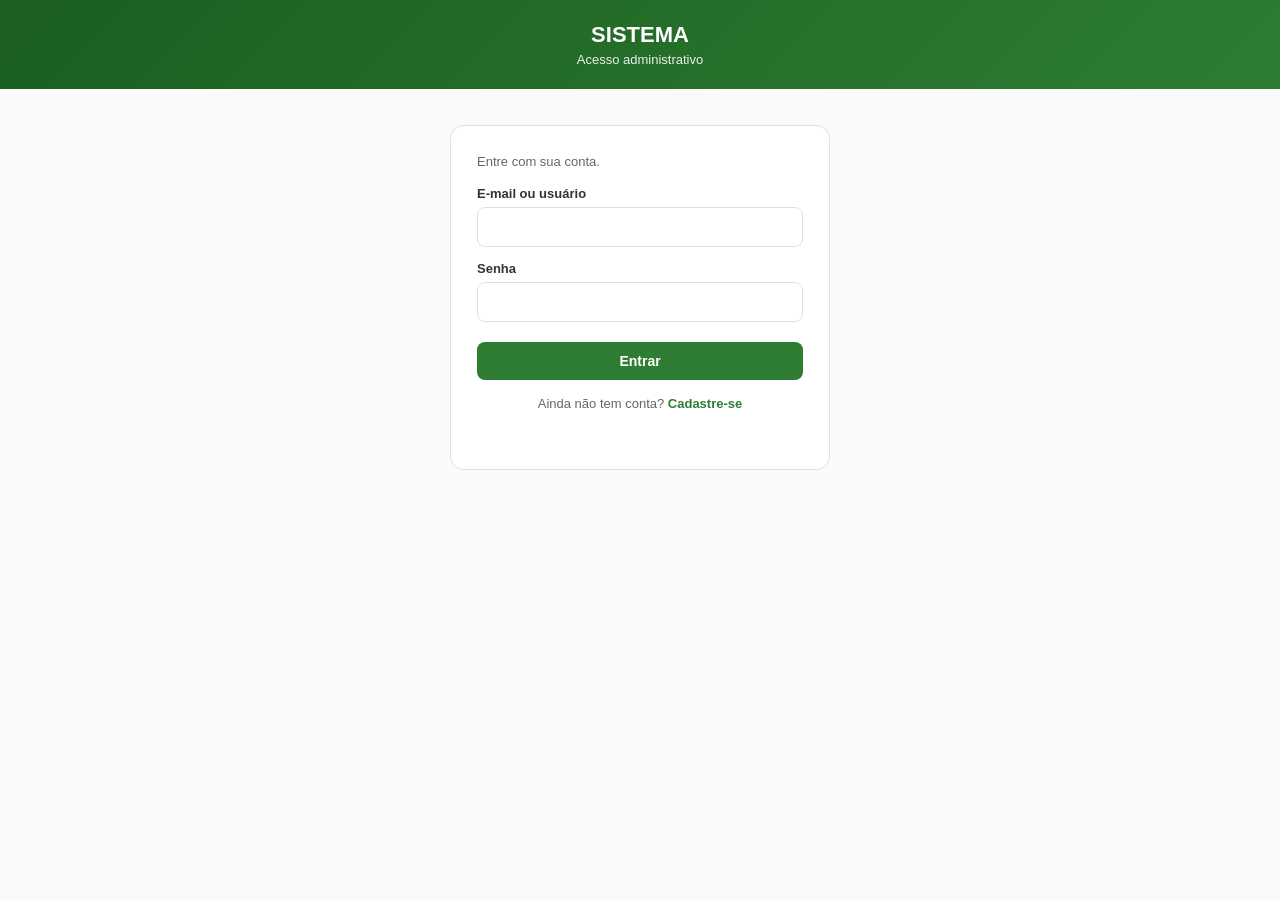
==== commit 45de2fdb: "atualizoes atualizoes" ====
--- a/pages/index.html
+++ b/pages/index.html
@@ -6,8 +6,8 @@
 <title>SISTEMA</title>
 <link rel="icon" type="image/svg+xml" href="../favicon.svg">
 <script src="../js/banco-config.js?v=2026091406"></script>
-<script src="../js/admin-auth.js?v=2026091401"></script>
-<script src="../js/admin-gate.js?v=2026091401"></script>
+<script src="../js/admin-auth.js?v=2026091404"></script>
+<script src="../js/admin-gate.js?v=2026091402"></script>
 <meta property="og:title" content="SISTEMA">
 <meta property="og:description" content="Portal interno — organograma, portarias, chamados e contatos.">
 <meta property="og:type" content="website">
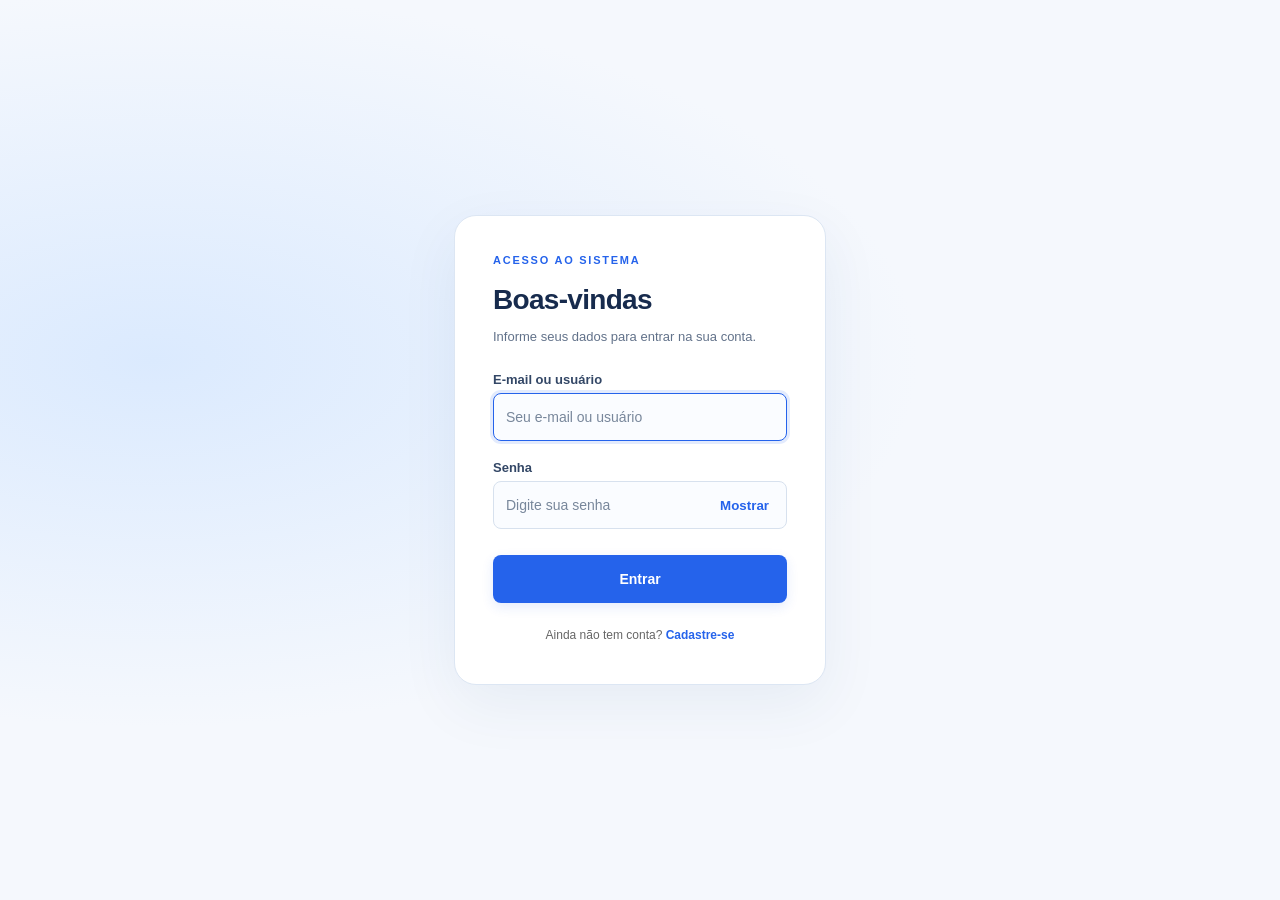
==== commit 8fe9b683: "Melhora login, aplica tema azul e remove identidade institucional" ====
--- a/pages/index.html
+++ b/pages/index.html
@@ -11,9 +11,8 @@
 <meta property="og:title" content="SISTEMA">
 <meta property="og:description" content="Portal interno — organograma, portarias, chamados e contatos.">
 <meta property="og:type" content="website">
-<meta property="og:image" content="../assets/brasao.png">
-<link rel="stylesheet" href="../css/base.css?v=2026081307">
-<link rel="stylesheet" href="../css/index.css?v=2026091401">
+<link rel="stylesheet" href="../css/base.css?v=2026091501">
+<link rel="stylesheet" href="../css/index.css?v=2026091501">
 </head>
 <body>
 <header>
@@ -25,7 +24,7 @@
   <div class="cards">
     <a href="admin-usuarios.html" class="card-link" id="cardUsuarios" hidden>
       <div class="card">
-        <span class="card-icon">&#128101;</span>
+        <span class="card-icon">&#013681;</span>
         <h2>Usuários</h2>
         <p>Cadastrar, aprovar e gerenciar contas</p>
       </div>
@@ -46,14 +45,14 @@
     </a>
     <a href="portarias.html" class="card-link" data-chave="portarias">
       <div class="card">
-        <span class="card-icon">&#128203;</span>
+        <span class="card-icon">&#033882;</span>
         <h2>Portarias</h2>
         <p>Portarias de nomeação</p>
       </div>
     </a>
     <a href="organograma.html" class="card-link" data-chave="organograma">
       <div class="card">
-        <span class="card-icon">&#127963;</span>
+        <span class="card-icon">&#123d79;</span>
         <h2>Organograma</h2>
         <p>Estrutura organizacional</p>
       </div>
@@ -67,14 +66,14 @@
     </a>
     <a href="dashboards.html" class="card-link" data-chave="dashboards">
       <div class="card">
-        <span class="card-icon">&#128202;</span>
+        <span class="card-icon">&#023782;</span>
         <h2>Dashboards</h2>
         <p>Mecanização e DEAGRO</p>
       </div>
     </a>
     <a href="contatos.html" class="card-link" data-chave="contatos">
       <div class="card">
-        <span class="card-icon">&#128222;</span>
+        <span class="card-icon">&#124182;</span>
         <h2>Contatos</h2>
         <p>Telefones dos servidores</p>
       </div>
--- a/css/base.css
+++ b/css/base.css
@@ -1,15 +1,15 @@
 /* Estilos compartilhados — SEAGRI */
 :root{
-  --verde:#1b5e20;
-  --verde2:#2e7d32;
-  --verde-claro:#e8f5e9;
+  --verde:#153e75;
+  --verde2:#2563eb;
+  --verde-claro:#eff6ff;
   --azul:#4472c4;
   --laranja:#ed7d31;
   --amarelo:#ffc000;
   --cinza:#888;
   --linha:#e0e0e0;
   --texto:#212121;
-  --sombra:0 2px 8px rgba(27,94,32,0.1);
+  --sombra:0 2px 8px rgba(27,55,94,0.1);
 }
 *{box-sizing:border-box;margin:0;padding:0}
 body{font-family:"Roboto","Segoe UI",Arial,sans-serif;background:#fafafa;color:var(--texto)}
--- a/css/index.css
+++ b/css/index.css
@@ -1,16 +1,16 @@
 /* Estilos da página inicial — SEAGRI */
 body{min-height:100vh;display:flex;flex-direction:column}
-header{position:relative;background:linear-gradient(135deg,var(--verde),var(--verde2));color:#fff;padding:20px 32px;text-align:center;box-shadow:0 4px 12px rgba(27,94,32,0.2);display:flex;flex-direction:column;align-items:center;justify-content:center}
+header{position:relative;background:linear-gradient(135deg,var(--verde),var(--verde2));color:#fff;padding:20px 32px;text-align:center;box-shadow:0 4px 12px rgba(27,55,94,0.2);display:flex;flex-direction:column;align-items:center;justify-content:center}
 header h1{font-size:22px;font-weight:500;margin:0 0 4px}
 header p{font-size:12px;opacity:.9;margin:0}
 .admin-login-btn{position:absolute;top:12px;right:16px;display:inline-flex;align-items:center;gap:6px;padding:7px 12px;background:rgba(255,255,255,.15);color:#fff;border:1px solid rgba(255,255,255,.35);border-radius:8px;font-size:12px;font-weight:600;cursor:pointer;transition:background .2s;max-width:calc(100% - 100px)}
 .admin-login-btn:hover{background:rgba(255,255,255,.28)}
-.admin-login-btn.logado{background:#25d366;border-color:#1aab52}
+.admin-login-btn.logado{background:#256dd3;border-color:#1a56ab}
 .container{flex:1;display:flex;justify-content:center;align-items:center;padding:40px clamp(24px,5vw,72px)}
 .cards{display:grid;grid-template-columns:repeat(auto-fit,minmax(240px,1fr));gap:20px;width:100%}
 .card-link{text-decoration:none;color:inherit;display:block}
 .card{background:#fff;border-radius:16px;padding:28px 24px;text-align:center;box-shadow:0 4px 20px rgba(0,0,0,0.08);border:2px solid transparent;transition:all .3s ease;height:100%}
-.card:hover{transform:translateY(-6px);box-shadow:0 8px 32px rgba(27,94,32,0.15);border-color:var(--verde2)}
+.card:hover{transform:translateY(-6px);box-shadow:0 8px 32px rgba(27,55,94,0.15);border-color:var(--verde2)}
 .card-icon{font-size:48px;margin-bottom:16px;display:block}
 .card h2{font-size:22px;font-weight:600;color:var(--verde);margin:0 0 12px}
 .card p{font-size:14px;color:#666;line-height:1.6;margin:0}
